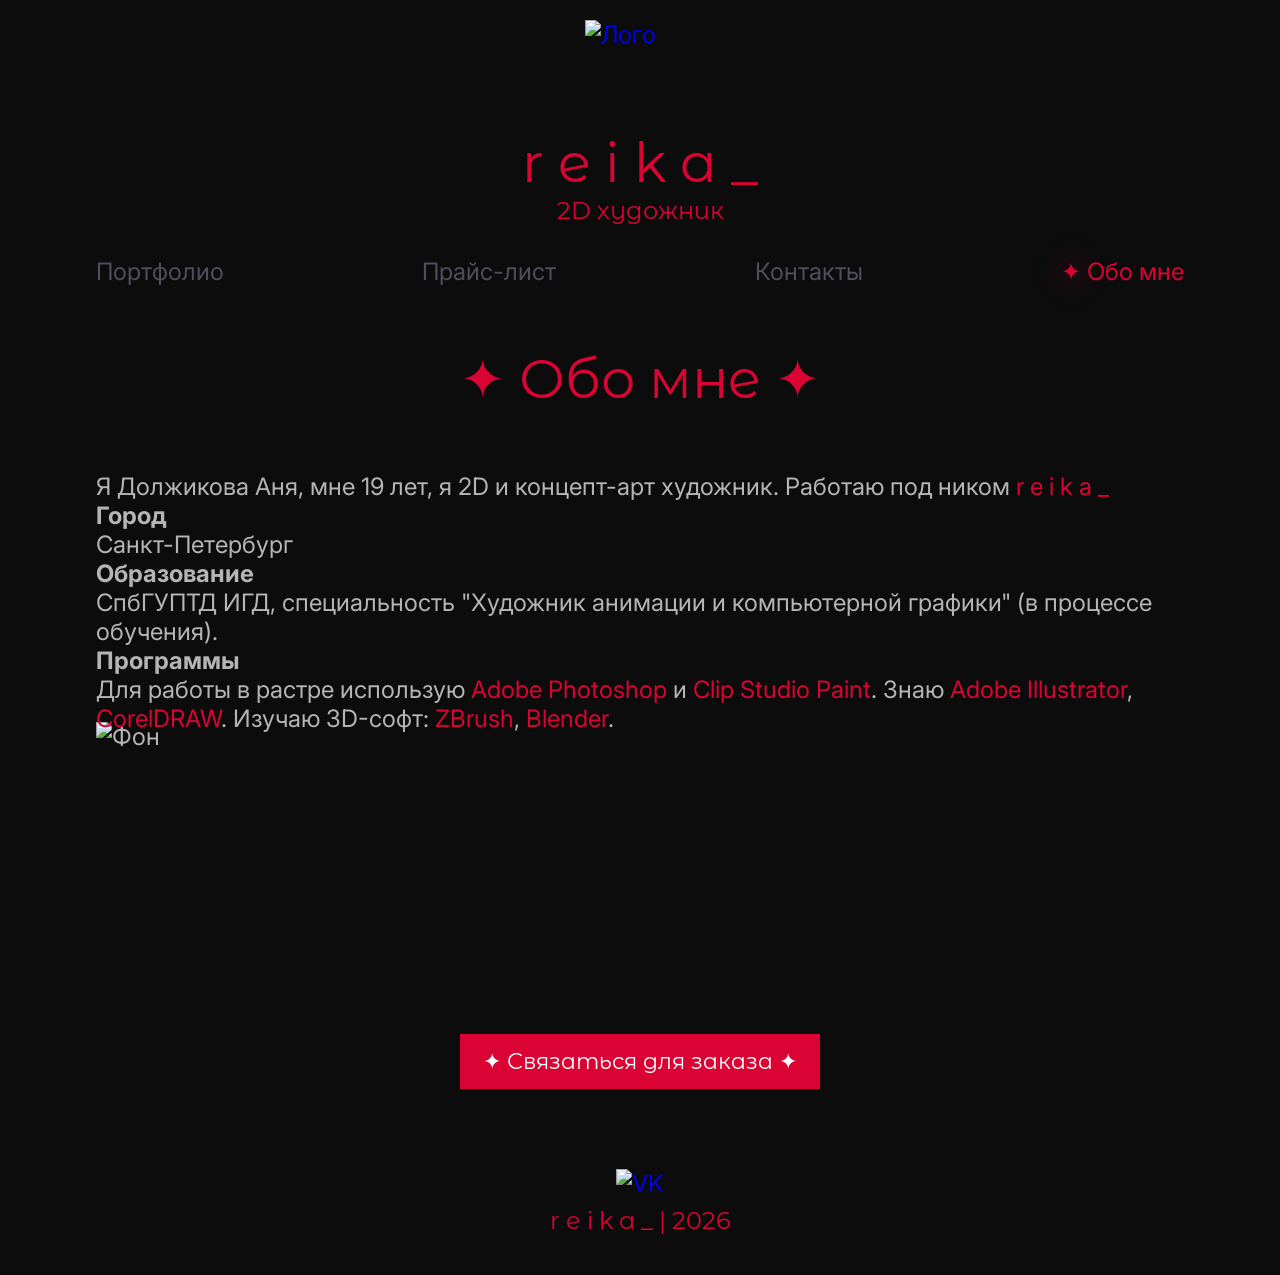
==== about-me.html @ 5437c93e "Add files via upload" ====
<!DOCTYPE html>
<html lang="ru">
<head>
  <meta charset="UTF-8">
  <meta name="viewport" content="width=device-width, initial-scale=1.0">
  <title>reika_ - about-me</title>
  <link rel="preconnect" href="https://fonts.googleapis.com">
  <link rel="preconnect" href="https://fonts.gstatic.com" crossorigin>
  <link href="https://fonts.googleapis.com/css2?family=Inter:opsz,wght@14..32,100;14..32,200;14..32,300;14..32,400;14..32,500;14..32,600;14..32,700;14..32,800;14..32,900&family=Montserrat+Alternates:ital,wght@0,100;0,200;0,300;0,400;0,500;0,600;0,700;0,800;0,900;1,100;1,200;1,300;1,400;1,500;1,600;1,700;1,800;1,900&display=swap" rel="stylesheet">
  <link rel="stylesheet" href="style.css">
</head>
<body class="fade-in" bgcolor="0C0C0C" text="#B5B5B5">
  <div class="container"> 
    <header style="margin: 20px 0 60px 0;">
      <a href="index.html">
        <div class="header"> 
            <img src="images/logo.png" alt="Лого" width="110" height="110"> 
            <div class="logo"> r e i k a _ </div>
            <div class="logo2"> 2D художник </div>
        </div>
      </a>
        <nav class="navigation">
            <ul>
                <li> <a href="portfolio.html"> Портфолио </a> </li> 
                <li> <a href="price-list.html"> Прайс-лист </a> </li>
                <li> <a href="contacts.html"> Контакты </a> </li>
                <li> <a class="active" href="about-me.html"> Обо мне </a> </li>
            </ul>
        </nav>
    </header>
  
    <div class="header">
      <div class="logo" style="margin-bottom: 60px;"> ✦ Обо мне ✦ </div>
    <div class="parent2">
      
      <div class="div11"> 
        <p> Я Должикова Аня, мне 19 лет, я 2D 
          и концепт-арт художник. Работаю под 
          ником <span class="highlight"> r e i k a _</span> </p>
        <p> <b> Город </b>
        <br>
        Санкт-Петербург </p>
      <p> <b> Образование </b>
        <br>
          СпбГУПТД ИГД, специальность "Художник анимации и компьютерной графики" (в процессе обучения). </p>
      <p> <b> Программы </b>
        <br>
          Для работы в растре использую <span class="highlight"> Adobe Photoshop </span> и <span class="highlight"> Clip Studio Paint</span>. Знаю <span class="highlight"> Adobe Illustrator</span>, <span class="highlight"> CorelDRAW</span>. Изучаю 3D-софт: <span class="highlight"> ZBrush</span>, <span class="highlight"> Blender</span>. </p>
      </div>
      <div class="div22"> <img src="images/about-full.png" alt="Фон"> </div>

</div>
    <div class="contact-wrapper" style=" z-index: 1000;">
      <button> <a href="https://vk.ru/reik1208" class="btn"> ✦ Связаться для заказа ✦ </a> </button>
    </div>

        <footer>
            <div class="footer-logo">
                <a href="https://vk.ru/reik1208"><img src="images/VK_r.png" alt="VK" style="display: inline-block;"></a>
            </div>
            <div class="footer"> r e i k a _ | 2026 </div>
        </footer>
  </footer>





</div>   
</body>
</html>
---- style.css ----
.inter {
    font-family: "Inter", sans-serif;
    font-optical-sizing: auto;
    font-weight: normal;
    font-style: normal;
}

.montserrat-alternates {
    font-family: "Montserrat Alternates", sans-serif;
    font-optical-sizing: auto;
    font-weight: normal;
    font-style: normal;
}

.fade-out {
    animation: fadeOut 0.5s forwards;
}

@keyframes fadeOut {
    from {
        opacity: 1;
        transform: translateY(0);
    }
    to {
        opacity: 0;
        transform: translateY(-20px);
    }
}

.fade-in {
    animation: fadeIn 0.5s forwards;
}

@keyframes fadeIn {
    from {
        opacity: 0;
        transform: translateY(20px);
    }
    to {
        opacity: 1;
        transform: translateY(0);
    }
}


*{
    font-family: "Inter", sans-serif;
    font-size: 24px;
    margin: 0;
}

.logo {
    font-family: "Montserrat Alternates", sans-serif;
    font-size: 64px;
    color: #DA0334;
    text-align: center;
    
    
}
button{
    padding: 0;
    border: none;
}
.logo2 {
    font-family: "Montserrat Alternates", sans-serif;
    font-size: 24px;
    color: #DA0334;
    text-align: center;
    
}
h1 {
    font-family: "Montserrat Alternates", sans-serif;
    font-size: 64px;
    margin-bottom: 20px;
}
h2 {
    font-family: "Montserrat Alternates", sans-serif;
    font-size: 40px;
    font-weight: normal;
}
h3 {
    font-family: "Inter", sans-serif;
    font-size: 32px;
    font-weight: bold;
}
h4 {
    font-family: "Inter", sans-serif;
    font-size: 40px;
    font-weight: normal;
}
h5 {
    font-family: "Inter", sans-serif;
    font-size: 40px;
    font-weight: bold;
}

p {
    font-family: "Inter", sans-serif;
    font-optical-sizing: auto;
}
a{
    text-decoration: none;

}
.container {
    background: #0C0C0C;
    margin: 0 auto;
    width: 60%;
}
.header {
    display: flex; 
    flex-direction: column; 
    justify-content: center; 
    align-items: center;
}

.btn {
            font-family: "Montserrat Alternates", sans-serif;
            font-size: 24px;
            width: 420px;
            height: 60px;
            align-items: center;
            display: flex;
            justify-content: center;
            background-color: #DA0334;
            color: white;
            border: none;
            cursor: pointer;
            transition: 0.2s ease;
            text-decoration: none;
}

.footer {
    color: #DA0334;
    display: flex;
    justify-content: center;
    align-items: center;
    font-family: "Montserrat Alternates", sans-serif;
    margin-top: 8px;
    margin-bottom: 40px;
}
.footer-logo {
    color: #DA0334;
    display: flex;
    justify-content: center;
    align-items: center;
    font-family: "Montserrat Alternates", sans-serif;
    margin-top: 60px;
}
.footer-logo :hover {
    transform: scale(1.04);
}
.logo-section :hover {
    transform: scale(1.04);
}


.navigation ul {
    display: flex;
    justify-content: space-between;
    flex-wrap: wrap;
    font-family: "Inter", sans-serif;
    font-size: 20px;
    list-style: none;
    margin-top: 32px;
    margin-bottom: 32px;
    padding: 0;
}

.navigation a {
    text-decoration: none;
    color: #504D5D;
   
}

.section {
    min-height: 80vh;
    background-image: url('images/main_bgr.png');
    background-repeat: no-repeat;
    background-size: cover;

    display: flex;
    flex-direction: column;
    justify-content: center;
    align-items: center;
    gap: 24px;
}

.logo-section {
    position: static;
    display: flex;
    justify-content: center;
    align-items: center;
    gap: 12px;
}

.logo-section1 {
    justify-content: center; 
    align-items: center;
    display: inline-block;
    position: absolute;
    top:57%;
    left: 50%;
    transform: translate(-50%, -50%);
    padding: 10px;
    z-index: 1000;
}
.image-container a {
    display: block;
    width: 100%;
}

.image-container a img {
    display: block;
}


.text-image-section {
    position: static;
    transform: none;
    width: 45%;
    text-align: center;
}
.contacts-hero {
    width: 100%;
    min-height: 70vh;

    display: flex;
    justify-content: center;
    align-items: center;

    background-image: url("images/contacts.png");
    background-repeat: no-repeat;
    background-position: center;
    background-size: 60% auto;

    position: relative;
}

.contacts-content {
    width: 700px;

    display: flex;
    flex-direction: column;
    align-items: center;

    text-align: center;

    gap: 40px;

    position: relative;
    z-index: 2;
}

.contacts-title {
    margin-bottom: 0;
}

.contacts-text {
    width: 70%;
    line-height: 1.5;
    color: #B5B5B5;
}

.contacts-icons {
    display: flex;
    justify-content: center;
    align-items: center;
    gap: 40px;
}

.contacts-icons img {
    transition: 0.2s ease;
}

.contacts-icons img:hover {
    transform: scale(1.08);
}
.image-container {
    display: flex;
    gap: 20px;
    margin-top: 70px;
}

.card {
    position: relative;
    flex: 1;
    display: block;
    overflow: hidden;
    color: white;
}

.card img {
    display: block;
    width: 100%;
    height: 100%;
    object-fit: cover;
}

.card::after {
    content: '';
    position: absolute;
    inset: 0;
    background: linear-gradient(
        to bottom,
        rgba(0,0,0,0) 0%,
        rgba(0,0,0,1) 100%
    );
    pointer-events: none;
}

.card-title {
    position: absolute;
    left: 50%;
    bottom: 50px;
    transform: translateX(-50%);
    z-index: 2;
    font-size: 48px;
    font-weight: lighter;
    white-space: nowrap;
}



.gradient-overlay {
    position: absolute;
    bottom: 0;
    left: 0;
    width: 100%;
    height: 50%;
    background: linear-gradient(
        to top,
        rgba(0,0,0,1), 
        rgba(0,0,0,0)
        );
        pointer-events: none;
}

.image-container3 {
    display: flex;
    position: relative;
    height: 44.5vh;
    color: #ffffff;
    font-family: "Inter", sans-serif;
    font-size: 48px;
    font-weight: lighter;
    margin-top: 35px;
}
.image-container3::before {
    content: '';
    position: absolute;
    width: 100%;
    height: 100%;
    background: linear-gradient(
        to bottom,
        rgba(0,0,0,0) 0%, 
        rgba(0,0,0,1) 100%
        );
}

.image-container img {
    width: 100%;
    height: auto;
}
.image-container3 img {
    width: 100%;
    height: auto;
}
.text-image1 {
    position: absolute;
    top: 85%;
    left: 25%;
    transform: translate(-50%, -50%);
    padding: 10px;
    color: #ffffff;
    font-family: "Inter", sans-serif;
    font-size: 48px;
    font-weight: lighter;
}
.text-image11 {
    position: absolute;
    top: 85%;
    left: 75%;
    transform: translate(-50%, -50%);
    padding: 10px;
    color: #ffffff;
    font-family: "Inter", sans-serif;
    font-size: 48px;
    font-weight: lighter;
}
.text-image111 {
    position: absolute;
    top: 85%;
    left: 50%;
    transform: translate(-50%, -50%);
    padding: 10px;
    color: #ffffff;
    font-family: "Inter", sans-serif;
    font-size: 48px;
    font-weight: lighter;
    z-index: 1000;
}

.btn:hover {
    background-color: #b0022b;
    transform: scale(1.02);
}

.navigation a:hover {
    color: #DA0334;
}

.highlight {
    color: #DA0334;
}

.highlight1 {
    color: #DA0334;
    font-family: "Montserrat Alternates", sans-serif;
}

.gallery {
  display: flex; 
  flex-wrap: wrap;
  gap: 20px; 
  align-items: center; 
  justify-content: center;
}

.gallery img {
  height: 100%; 
  width: auto; 
  object-fit: cover; 

}

.contact-wrapper {
    display: flex;
    justify-content: center;
    margin: 40px 0 20px;
}

nav a.active {
    color: #DA0334;
}

nav a.active::before {
    content: "✦ ";  
    color: #DA0334;
    width: 310px;
    height: 90px;
    text-shadow: 1px 1px 30px #FF0555
    
}

.price-grid {
    display: flex;
    flex-wrap: wrap;
    gap: 40px;
    justify-content: space-between;
    margin: 40px 0 20px;
}
.price-card {
    background: #1A1A1A;
    padding: 30px 25px;
    flex: 1;
    min-width: 240px;
    transition: 0.2s;
}
.price-card h3 {
    font-family: "Futura Md BT", sans-serif;
    font-size: 32px;
    color: #DA0334;
    margin-top: 0;
    margin-bottom: 20px;
    letter-spacing: 1px;
}
.price-item {
    display: flex;
    justify-content: space-between;
    align-items: baseline;
    padding: 14px 0;
    font-size: 20px;
    font-weight: 400;
}
.price-item span:first-child {
    font-weight: 500;
    color: #fff;
}
.price-item span:last-child {
    font-family: "Futura Md BT", sans-serif;
    font-size: 26px;
    color: #DA0334;
    font-weight: bold;
}
.price-desc {
    font-size: 14px;
    color: #aaa;
    margin-top: 12px;
    font-style: italic;
}
.service-list {
    background: #111;
    padding: 20px 30px;
    margin: 30px 0;
}
.service-list p {
    margin: 12px 0;
    font-size: 18px;
}
.badge-no {
    color: #DA0334;
    font-weight: bold;
    background: rgba(218,3,52,0.15);
    display: inline-block;
    padding: 6px 18px;
    font-size: 18px;
}
.portfolio-row {
    display: flex;
    flex-wrap: wrap;
    gap: 30px;
    justify-content: center;
    margin-top: 30px;
}
.portfolio-row .image-container3 {
    flex: 1;
    min-width: 240px;
    margin-top: 0;
}
.image-container3 {
    overflow: hidden;
    background: #111;
}
.image-container3 img {
    display: block;
    object-fit: cover;
    aspect-ratio: 1 / 1.2;
}

.image-container3 {
    height: 51.1vh;
    position: relative;
}

.text-image {
    position: absolute;
    top: 85%;
    left: 25%;
    transform: translate(-50%, -50%);
    padding: 10px;
}
.text-image2 {
    position: absolute;
    top: 85%;
    left: 75%;
    transform: translate(-50%, -50%);
    padding: 10px;
}
.text-image3 {
    position: absolute;
    top: 75%;
    left: 50%;
    transform: translate(-50%, -50%);
    padding: 10px;
    display: flex;
    width: 80%;
    justify-content: space-between;
}

.text-image4 {
    position: absolute;
    top: 75%;
    left: 50%;
    transform: translate(-50%, -50%);
    padding: 10px;
    display: flex;
    width: 80%;
    justify-content: space-between;
}

@media (max-width: 1200px) {
            .container {
                width: 85%;
            }
            .navigation a {
                padding: 4px 40px;
            }
            .btn {
                width: 320px;
                font-size: 28px;
            }
        }
        @media (max-width: 800px) {
            .container {
                width: 92%;
            }
            .logo {
                font-size: 48px;
            }
            h2 {
                font-size: 32px;
            }
            .price-grid {
                flex-direction: column;
            }
            .portfolio-row {
                flex-direction: column;
            }
            .navigation a {
                padding: 4px 20px;
            }
            .btn {
                width: 100%;
                max-width: 320px;
                font-size: 24px;
            }
            .text-image3 {
                font-size: 16px;
                white-space: nowrap;
                padding: 4px 16px;
            }
        }

.contact-wrapper {
    display: flex;
    justify-content: center;
    margin: 40px 0 20px;
}
        
.parent {
display: grid;
grid-template-columns: repeat(3, 1fr);
grid-template-rows: repeat(3, 1fr), 0.5fr;
grid-column-gap: 10px;
grid-row-gap: 10px;
}

.div1 { grid-area: 1 / 1 / 2 / 2; }
.div2 { grid-area: 1 / 2 / 2 / 4; }
.div3 { grid-area: 2 / 1 / 3 / 3; }
.div4 { grid-area: 2 / 3 / 4 / 4; }
.div5 { grid-area: 4 / 3 / 5 / 4; }
.div6 { grid-area: 3 / 1 / 5 / 3; } 



.p1 {
    font-family: "Inter", sans-serif;
    font-optical-sizing: auto;
    font-weight:bold;
}

.container1 {
  display: flex;
  justify-content: flex-end; 
}

.parent1 {
    display: grid;
    grid-template-columns: repeat(12, 1fr);
    grid-template-rows: repeat(4, 1fr);
    grid-column-gap: px;
    grid-row-gap: 20px;
}

.parent2 {
    display: grid;
    grid-template-columns: 1fr 0.72fr;
    grid-template-rows: repeat(2, 1fr);
    grid-column-gap: px;
    grid-row-gap: px;
} 

.div11 { grid-area: 1 / 2 / 2 / 3; 
    z-index: 1000;
}
.div22 { grid-area: 1 / 1 / 3 / 3; } 

.parent-price {
    display: grid;
    grid-template-columns: repeat(2, 1fr);
    grid-template-rows: 1fr;
    grid-column-gap: 150px;
    grid-row-gap: px;
} 

.div1_2 { grid-area: 1 / 1 / 2 / 2; }
.div2_2 { grid-area: 1 / 2 / 2 / 3; } 

.img_section{
    width: 100%;
    display: grid;
    grid-template-columns: repeat(5, 1fr);
    gap: 8px;
    margin-bottom: 20px;
}

.div1-1,
.div3-1,
.div4-1,
.div5-1,
.div6-1 {
    width: 100%;
    aspect-ratio: 1 / 1;
    overflow: hidden;
}

.div1-1 img,
.div3-1 img,
.div4-1 img,
.div5-1 img,
.div6-1 img {
    width: 100%;
    height: 100%;
    object-fit: cover;
    display: block;
}



@media (max-width: 1280px) {
    .container {
        width: 85%;
    }
    
    h1 {
        font-size: 54px;
    }
    
    h2 {
        font-size: 36px;
    }
    
    h4, h5 {
        font-size: 32px;
    }

    .text-image3 {
        font-size: 20px;
    }

    .logo {
        font-size: 54px;
    }
    
    .btn {
        width: 360px;
        height: 55px;
        font-size: 22px;
    }
    
    .image-container {
        gap: 15px;
    }
    
    .card-title {
        font-size: 40px;
        bottom: 40px;
    }
    
    .contacts-content {
        width: 70%;
        gap: 10px;
    }
    
    .contacts-icons img {
        width: 80px;
        height: 80px;
    }

    .parent-price {
        grid-column-gap: 80px;
    }

    .parent2 {
        grid-template-columns: 1fr;
    }

    .div22 img {
        margin-top: 250px;
        width: 90%;
    }
}



/* ========== АДАПТАЦИЯ ДЛЯ 900px (Планшеты) ========== */
@media (max-width: 900px) {
    /* Контейнер */
    .container {
        width: 90%;
    }
    
    /* Типографика */
    h1 {
        font-size: 44px;
        text-align: center;
    }
    
    h2 {
        font-size: 32px;
        text-align: center;
    }
    
    h3, h4, h5 {
        font-size: 28px;
        text-align: center;
    }
    
    p, .p1 {
        font-size: 20px;
    }
    
    .logo {
        font-size: 44px;
    }
    
    .logo2 {
        font-size: 20px;
    }
    
    /* Навигация */
    .navigation ul {
        justify-content: center;
        gap: 15px;
        flex-wrap: wrap;
    }
    
    .navigation a {
        padding: 8px 16px;
        font-size: 18px;
    }
    
    /* Кнопка */
    .btn {
        width: 300px;
        height: 50px;
        font-size: 20px;
    }
    
    /* Image Container - СТОЛБЕЦ, ОДИНАКОВЫЕ КАРТОЧКИ */
    .image-container {
        flex-direction: column;
        align-items: center;
        gap: 25px;
        margin-top: 50px;
    }
    
    .image-container .card {
        width: 80%;
        max-width: 500px;
        flex: none;
    }

    .card img {
        height: 320px;
        object-fit: cover;
    }
    
    .card-title {
        font-size: 32px;
        white-space: normal;
        text-align: center;
        bottom: 30px;
        width: 90%;
    }
    
    /* Секция контактов */
    .contacts-hero {
        min-height: 60vh;
        background-size: 70% auto;
    }
    
    .contacts-content {
        width: 85%;
        gap: 25px;
    }
    
    .contacts-text {
        width: 85%;
        font-size: 18px;
    }
    
    .contacts-icons {
        gap: 30px;
    }
    
    .contacts-icons img {
        width: 40px;
        height: 40px;
    }
    
    /* Цены */
    .price-grid {
        gap: 25px;
    }
    
    .price-card {
        padding: 20px;
    }
    
    .price-card h3 {
        font-size: 28px;
    }
    
    .price-item {
        font-size: 18px;
    }
    
    .price-item span:last-child {
        font-size: 24px;
    }
    
    /* Портфолио */
    .portfolio-row {
        gap: 20px;
    }
    
    .image-container3 {
        height: auto;
        min-height: 350px;
    }
    
    .text-image1, .text-image11, .text-image111 {
        font-size: 36px;
        top: 80%;
    }
    
    .text-image3 {
        font-size: 16px;
        top: 70%;
        width: 90%;
        flex-wrap: wrap;
        justify-content: center;
        gap: 10px;
    }

    .text-image4 {
        display: none;
    }
    
    /* Сетки */
    .parent {
        grid-template-columns: repeat(2, 1fr);
        gap: 15px;
    }
    
    .parent-price {
        grid-template-columns: 1fr;
        grid-column-gap: 0;
        gap: 30px;
    }
    
    .img_section {
        grid-template-columns: repeat(3, 1fr);
        gap: 10px;
    }
    
    .parent1, .parent2 {
        grid-template-columns: 1fr;
    }
    
    .div11, .div22 {
        grid-area: auto;
    }
    
    /* Футер */
    .footer, .footer-logo {
        margin-top: 30px;
        margin-bottom: 30px;
    }
}

/* ========== АДАПТАЦИЯ ДЛЯ 412px (Мобильные телефоны) ========== */
@media (max-width: 412px) {
    /* Контейнер */
    .container {
        width: 95%;
    }
    
    /* Типографика */
    * {
        font-size: 18px;
    }
    
    h1 {
        font-size: 32px;
        margin-bottom: 12px;
    }
    
    h2 {
        font-size: 24px;
    }
    
    h3 {
        font-size: 22px;
    }

    h4, h5 {
        font-size: 40px;

    }
    
    p, .p1 {
        font-size: 16px;
    }
    
    .logo {
        font-size: 36px;
    }
    
    .logo2 {
        font-size: 16px;
    }
    
    /* Навигация */
    .navigation ul {
        flex-direction: column;
        align-items: center;
        gap: 12px;
        margin-top: 20px;
        margin-bottom: 20px;
    }
    
    .navigation a {
        padding: 6px 12px;
        font-size: 20px;
    }
    
    /* Кнопка */
    .btn {
        height: 50px;
        font-size: 18px;
    }
    
    /* Секция */
    .section {
        background-position: center;
        min-height: 42vh;
        gap: 16px;
        padding: 20px 0;
    }
    
    /* Image Container - СТОЛБЕЦ, ОДИНАКОВЫЕ КАРТОЧКИ */
    .image-container {
        flex-direction: column;
        align-items: center;
        justify-content: center;
        gap: 20px;
        margin-top: 30px;
    }
    
    .card {
        width: 95%;
        max-width: 310px;
        flex-direction: column;
        align-items: center;
        justify-content: center;
        margin: 0 auto;
    }
    
    .card img {
        height: 250px;
        object-fit: cover;
    }
    
    .card-title {
        font-size: 28px;
        bottom: 20px;
        white-space: normal;
        text-align: center;
        width: 90%;
    }
    
    /* Секция контактов */
    .contacts-hero {
        min-height: 30vh;
        background-image: none;
        margin: 0 auto;
    }
    
    .contacts-content {
        width: 95%;
        gap: 15px;
        background: linear-gradient(
            to bottom,
        rgba(0,0,0,0) 0%, 
        rgba(218,3,52,0.15) 80%
        );
        width: 90%;
        justify-content: center;
        align-items: center;
        margin: 0 auto;
    }
    
    .contacts-title {
        font-size: 36px;
    }
    
    .contacts-text {
        width: 95%;
        font-size: 14px;
    }
    
    .contacts-icons {
        gap: 20px;
    }
    
    .contacts-icons img {
        width: 50px;
        height: 50px;
    }
    
    /* Цены */
    .price-grid {
        gap: 15px;
    }
    
    .price-card {
        padding: 15px;
        min-width: auto;
    }
    
    .price-card h3 {
        font-size: 24px;
        margin-bottom: 12px;
    }
    
    .price-item {
        padding: 8px 0;
        font-size: 14px;
        flex-wrap: wrap;
        gap: 5px;
    }
    
    .price-item span:last-child {
        font-size: 20px;
    }
    
    .price-desc {
        font-size: 11px;
    }
    
    /* Портфолио */
    .portfolio-row {
        gap: 15px;
    }
    
    .portfolio-row .image-container3 {
        min-width: auto;
    }
    
    .image-container3 {
        height: auto;
        min-height: 280px;
        margin-top: 20px;
    }
    
    .text-image1, .text-image11, .text-image111 {
        font-size: 24px;
        top: 80%;
        white-space: normal;
        text-align: center;
        width: 90%;
    }
    
    .text-image1 {
        left: 50%;
        transform: translate(-50%, -50%);
    }
    
    .text-image11 {
        left: 50%;
        transform: translate(-50%, -50%);
    }
    
    .text-image3 {
        font-size: 16px;
        top: 85%;
        width: 95%;
        flex-wrap: wrap;
        gap: 8px;
        justify-content: space-between
    }
    .text-image4 {
        display: none;
    }
    
    /* Сетки */
    .parent {
        display: flex;
        flex-direction: column;
        gap: 12px;
    }
    
    .parent-price {
        gap: 20px;
    }
    
    .div1_2, .div2_2 {
        grid-area: auto;
    }
    
    .parent1, .parent2 {
        display: flex;
        flex-direction: column;
        gap: 12px;
    }
    
    .div11 {
        background: linear-gradient(
            to bottom,
        rgba(0,0,0,0) 0%, 
        rgba(218,3,52,0.15) 80%
        );
    }
    .div22 {
        display: none;
    }

    .img_section {
        grid-template-columns: repeat(2, 1fr);
        gap: 8px;
    }
    
    /* Галерея */
    .gallery {
        gap: 10px;
    }
    
    .gallery img {
        width: 100%;
        height: auto;
    }
    
    /* Сервис лист */
    .service-list {
        padding: 12px 15px;
        margin: 15px 0;
    }
    
    .service-list p {
        font-size: 13px;
        margin: 8px 0;
    }
    
    .badge-no {
        font-size: 12px;
        padding: 4px 10px;
    }
    
    /* Logo section */
    .logo-section {
        flex-wrap: wrap;
        gap: 8px;
    }
    
    .text-image-section {
        width: 90%;
    }
    
    /* Футер */
    .footer, .footer-logo {
        margin-top: 20px;
        margin-bottom: 20px;
        font-size: 12px;
        flex-direction: column;
        gap: 8px;
        text-align: center;
    }
    
    /* Отключаем hover эффекты на мобильных */
    .footer-logo :hover, 
    .logo-section :hover, 
    .btn:hover, 
    .contacts-icons img:hover,
    .navigation a:hover {
        transform: none;
    }
}
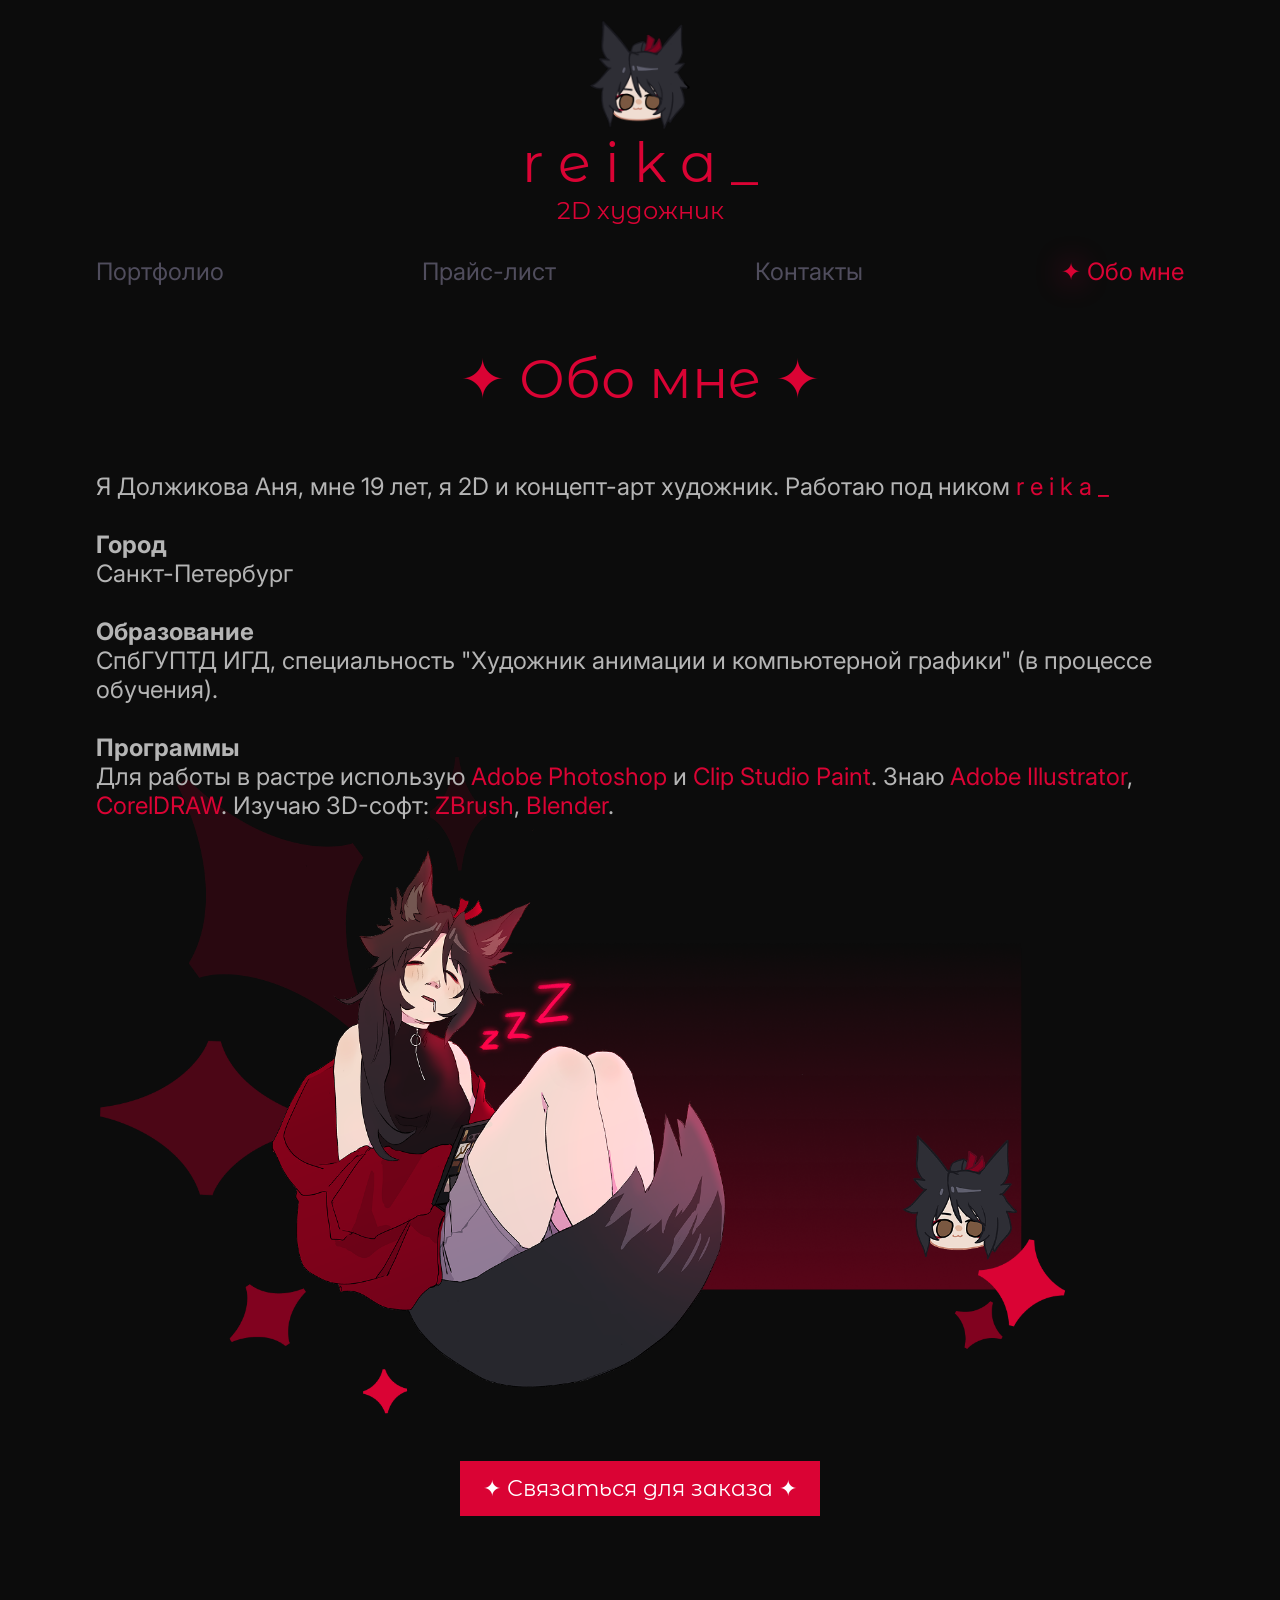
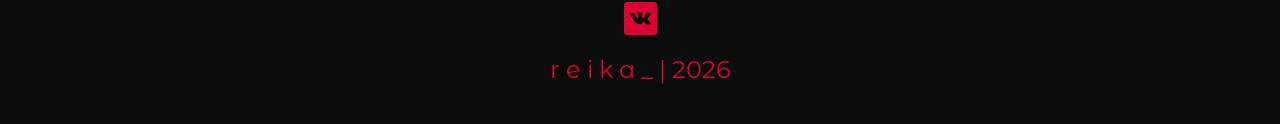
==== commit 7e166ece: "Add files via upload" ====
--- a/about-me.html
+++ b/about-me.html
@@ -38,12 +38,15 @@
         <p> Я Должикова Аня, мне 19 лет, я 2D 
           и концепт-арт художник. Работаю под 
           ником <span class="highlight"> r e i k a _</span> </p>
+          <br>
         <p> <b> Город </b>
         <br>
         Санкт-Петербург </p>
+        <br>
       <p> <b> Образование </b>
         <br>
           СпбГУПТД ИГД, специальность "Художник анимации и компьютерной графики" (в процессе обучения). </p>
+          <br>
       <p> <b> Программы </b>
         <br>
           Для работы в растре использую <span class="highlight"> Adobe Photoshop </span> и <span class="highlight"> Clip Studio Paint</span>. Знаю <span class="highlight"> Adobe Illustrator</span>, <span class="highlight"> CorelDRAW</span>. Изучаю 3D-софт: <span class="highlight"> ZBrush</span>, <span class="highlight"> Blender</span>. </p>
--- a/style.css
+++ b/style.css
@@ -1038,9 +1038,8 @@
     /* Секция */
     .section {
         background-position: center;
-        min-height: 42vh;
+        min-height: 22vh;
         gap: 16px;
-        padding: 20px 0;
     }
     
     /* Image Container - СТОЛБЕЦ, ОДИНАКОВЫЕ КАРТОЧКИ */
@@ -1215,6 +1214,7 @@
         rgba(0,0,0,0) 0%, 
         rgba(218,3,52,0.15) 80%
         );
+        padding: 10px;
     }
     .div22 {
         display: none;
